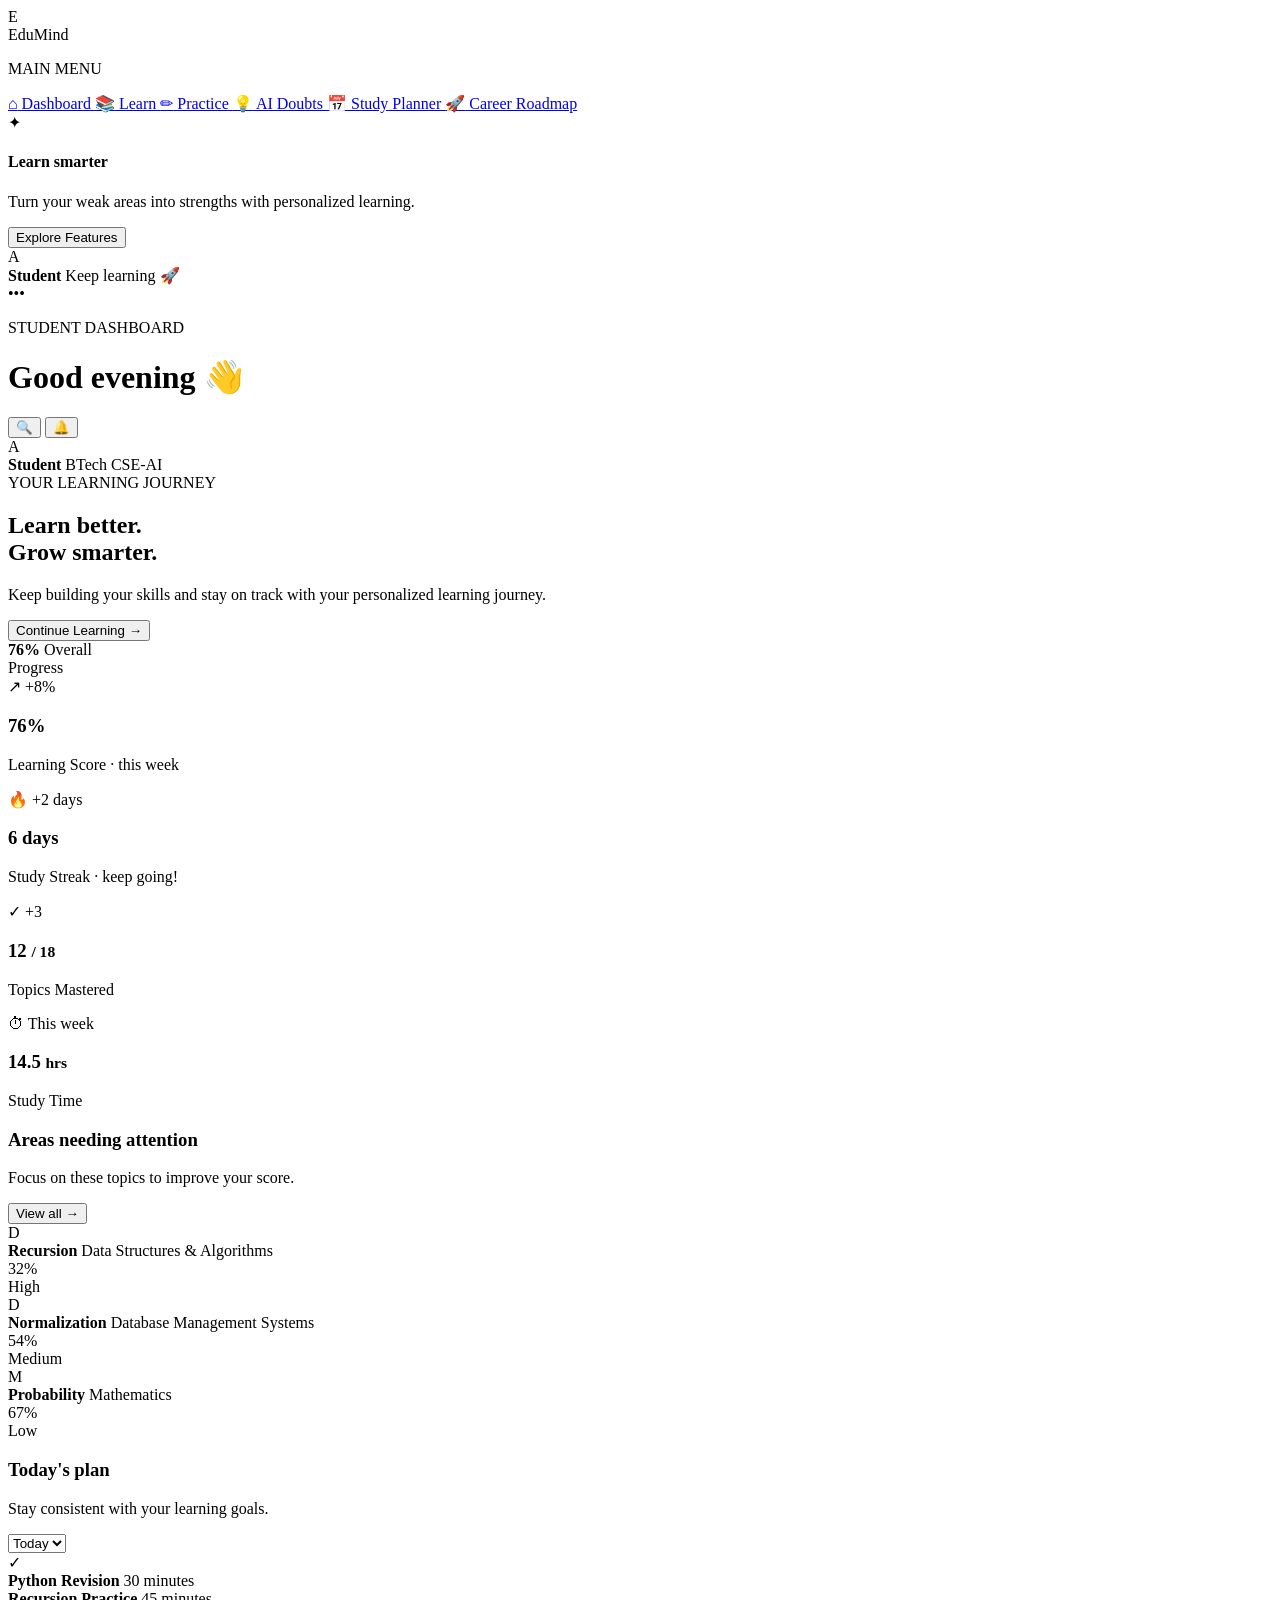
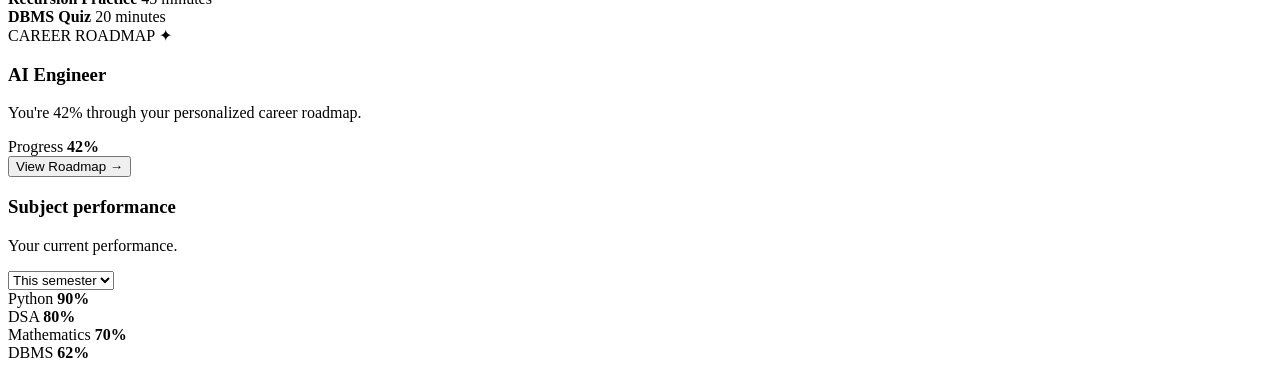
==== index.html @ 89b7f0db "Add files via upload" ====
<!DOCTYPE html>
<html lang="en">

<head>
    <meta charset="UTF-8">
    <meta name="viewport" content="width=device-width, initial-scale=1.0">

    <title>EduMind | Dashboard</title>

    <!-- Google Font -->
    <link rel="preconnect" href="https://fonts.googleapis.com">
    <link rel="preconnect" href="https://fonts.gstatic.com" crossorigin>
    <link href="https://fonts.googleapis.com/css2?family=Inter:wght@400;500;600;700;800&display=swap" rel="stylesheet">

    <!-- CSS -->
    <link rel="stylesheet" href="css/style.css">
</head>

<body>

<div class="app">

    <!-- ================= SIDEBAR ================= -->

    <aside class="sidebar">

        <!-- Logo -->
        <div class="logo">
            <div class="logo-icon">E</div>
            <span>EduMind</span>
        </div>


        <!-- Navigation -->
        <div class="nav-section">

            <p class="nav-title">MAIN MENU</p>

            <a href="index.html" class="nav-item active">
                <span>⌂</span>
                Dashboard
            </a>

            <a href="learn.html" class="nav-item">
                <span>📚</span>
                Learn
            </a>

            <a href="practice.html" class="nav-item">
                <span>✏</span>
                Practice
            </a>

            <a href="doubts.html" class="nav-item">
                <span>💡</span>
                AI Doubts
            </a>

            <a href="planner.html" class="nav-item">
                <span>📅</span>
                Study Planner
            </a>

            <a href="career.html" class="nav-item">
                <span>🚀</span>
                Career Roadmap
            </a>

        </div>


        <!-- Bottom Sidebar -->
        <div>

            <div class="upgrade-card">

                <div class="upgrade-icon">
                    ✦
                </div>

                <h4>Learn smarter</h4>

                <p>
                    Turn your weak areas into strengths with personalized learning.
                </p>

                <button>
                    Explore Features
                </button>

            </div>


            <div class="user-mini">

                <div class="avatar">
                    A
                </div>

                <div>
                    <strong>Student</strong>
                    <span>Keep learning 🚀</span>
                </div>

                <span class="more">•••</span>

            </div>

        </div>

    </aside>



    <!-- ================= MAIN ================= -->

    <main class="main">

        <!-- ================= TOPBAR ================= -->

        <header class="topbar">

            <div>

                <p class="welcome-small">
                    STUDENT DASHBOARD
                </p>

                <h1>
                    Good evening 👋
                </h1>

            </div>


            <div class="top-actions">

                <button class="icon-button">
                    🔍
                </button>

                <button class="icon-button notification">
                    🔔
                    <span></span>
                </button>


                <div class="profile">

                    <div class="avatar">
                        A
                    </div>

                    <div>
                        <strong>Student</strong>
                        <span>BTech CSE-AI</span>
                    </div>

                </div>

            </div>

        </header>



        <!-- ================= DASHBOARD ================= -->

        <div class="dashboard">


            <!-- ================= HERO ================= -->

            <section class="hero-card">

                <div class="hero-content">

                    <span class="hero-label">
                        YOUR LEARNING JOURNEY
                    </span>

                    <h2>
                        Learn better.<br>
                        <span>Grow smarter.</span>
                    </h2>

                    <p>
                        Keep building your skills and stay on track
                        with your personalized learning journey.
                    </p>

                    <button class="primary-btn">
                        Continue Learning →
                    </button>

                </div>


                <div class="hero-visual">

                    <div class="progress-ring">

                        <div>
                            <strong>76%</strong>
                            <span>Overall<br>Progress</span>
                        </div>

                    </div>

                </div>

            </section>



            <!-- ================= STATS ================= -->

            <section class="stats-grid">


                <!-- Learning Score -->
                <div class="stat-card">

                    <div class="stat-top">

                        <span class="stat-icon purple">
                            ↗
                        </span>

                        <span>
                            +8%
                        </span>

                    </div>

                    <h3>
                        76%
                    </h3>

                    <p class="positive">
                        Learning Score
                        <span> · this week</span>
                    </p>

                </div>


                <!-- Study Streak -->
                <div class="stat-card">

                    <div class="stat-top">

                        <span class="stat-icon orange">
                            🔥
                        </span>

                        <span>
                            +2 days
                        </span>

                    </div>

                    <h3>
                        6 days
                    </h3>

                    <p>
                        Study Streak
                        <span> · keep going!</span>
                    </p>

                </div>


                <!-- Topics -->
                <div class="stat-card">

                    <div class="stat-top">

                        <span class="stat-icon green">
                            ✓
                        </span>

                        <span>
                            +3
                        </span>

                    </div>

                    <h3>
                        12 <small>/ 18</small>
                    </h3>

                    <p>
                        Topics Mastered
                    </p>

                </div>


                <!-- Study Time -->
                <div class="stat-card">

                    <div class="stat-top">

                        <span class="stat-icon blue">
                            ⏱
                        </span>

                        <span>
                            This week
                        </span>

                    </div>

                    <h3>
                        14.5 <small>hrs</small>
                    </h3>

                    <p>
                        Study Time
                    </p>

                </div>

            </section>



            <!-- ================= MAIN GRID ================= -->

            <section class="content-grid">


                <!-- ================= LEFT COLUMN ================= -->

                <div>


                    <!-- WEAK AREAS -->

                    <div class="panel">

                        <div class="panel-header">

                            <div>

                                <h3>
                                    Areas needing attention
                                </h3>

                                <p>
                                    Focus on these topics to improve your score.
                                </p>

                            </div>

                            <button class="text-btn">
                                View all →
                            </button>

                        </div>


                        <!-- Recursion -->

                        <div class="weak-item">

                            <div class="subject-icon red">
                                D
                            </div>

                            <div class="weak-info">

                                <strong>
                                    Recursion
                                </strong>

                                <span>
                                    Data Structures & Algorithms
                                </span>

                            </div>


                            <div class="weak-progress">

                                <div class="progress-bar">
                                    <div style="width:32%;"></div>
                                </div>

                                <span>
                                    32%
                                </span>

                            </div>


                            <span class="priority high">
                                High
                            </span>

                        </div>



                        <!-- Normalization -->

                        <div class="weak-item">

                            <div class="subject-icon orange">
                                D
                            </div>

                            <div class="weak-info">

                                <strong>
                                    Normalization
                                </strong>

                                <span>
                                    Database Management Systems
                                </span>

                            </div>


                            <div class="weak-progress">

                                <div class="progress-bar">
                                    <div style="width:54%;"></div>
                                </div>

                                <span>
                                    54%
                                </span>

                            </div>


                            <span class="priority medium">
                                Medium
                            </span>

                        </div>



                        <!-- Probability -->

                        <div class="weak-item">

                            <div class="subject-icon yellow">
                                M
                            </div>

                            <div class="weak-info">

                                <strong>
                                    Probability
                                </strong>

                                <span>
                                    Mathematics
                                </span>

                            </div>


                            <div class="weak-progress">

                                <div class="progress-bar">
                                    <div style="width:67%;"></div>
                                </div>

                                <span>
                                    67%
                                </span>

                            </div>


                            <span class="priority low">
                                Low
                            </span>

                        </div>

                    </div>



                    <!-- TODAY'S PLAN -->

                    <div class="panel" style="margin-top:18px;">

                        <div class="panel-header">

                            <div>

                                <h3>
                                    Today's plan
                                </h3>

                                <p>
                                    Stay consistent with your learning goals.
                                </p>

                            </div>

                            <select>
                                <option>Today</option>
                            </select>

                        </div>


                        <!-- Task 1 -->

                        <div class="task completed">

                            <div class="check">
                                ✓
                            </div>

                            <div>

                                <strong>
                                    Python Revision
                                </strong>

                                <span>
                                    30 minutes
                                </span>

                            </div>

                        </div>


                        <!-- Task 2 -->

                        <div class="task">

                            <div class="check"></div>

                            <div>

                                <strong>
                                    Recursion Practice
                                </strong>

                                <span>
                                    45 minutes
                                </span>

                            </div>

                        </div>


                        <!-- Task 3 -->

                        <div class="task">

                            <div class="check"></div>

                            <div>

                                <strong>
                                    DBMS Quiz
                                </strong>

                                <span>
                                    20 minutes
                                </span>

                            </div>

                        </div>

                    </div>

                </div>



                <!-- ================= RIGHT COLUMN ================= -->

                <div>


                    <!-- CAREER CARD -->

                    <div class="career-card">

                        <div class="career-header">

                            <span>
                                CAREER ROADMAP
                            </span>

                            <span>
                                ✦
                            </span>

                        </div>


                        <h3>
                            AI Engineer
                        </h3>

                        <p>
                            You're 42% through your personalized
                            career roadmap.
                        </p>


                        <div class="career-progress">

                            <div>

                                <span>
                                    Progress
                                </span>

                                <strong>
                                    42%
                                </strong>

                            </div>

                            <div class="large-bar">

                                <div style="width:42%;"></div>

                            </div>

                        </div>


                        <button>
                            View Roadmap →
                        </button>

                    </div>



                    <!-- SUBJECT PERFORMANCE -->

                    <div class="panel" style="margin-top:18px;">

                        <div class="panel-header">

                            <div>

                                <h3>
                                    Subject performance
                                </h3>

                                <p>
                                    Your current performance.
                                </p>

                            </div>

                            <select>
                                <option>This semester</option>
                            </select>

                        </div>


                        <div class="subject-bars">


                            <!-- Python -->

                            <div class="bar-item">

                                <div>

                                    <span>
                                        Python
                                    </span>

                                    <strong>
                                        90%
                                    </strong>

                                </div>

                                <div class="large-bar">
                                    <div style="width:90%;"></div>
                                </div>

                            </div>


                            <!-- DSA -->

                            <div class="bar-item">

                                <div>

                                    <span>
                                        DSA
                                    </span>

                                    <strong>
                                        80%
                                    </strong>

                                </div>

                                <div class="large-bar">
                                    <div style="width:80%;"></div>
                                </div>

                            </div>


                            <!-- Mathematics -->

                            <div class="bar-item">

                                <div>

                                    <span>
                                        Mathematics
                                    </span>

                                    <strong>
                                        70%
                                    </strong>

                                </div>

                                <div class="large-bar">
                                    <div style="width:70%;"></div>
                                </div>

                            </div>


                            <!-- DBMS -->

                            <div class="bar-item">

                                <div>

                                    <span>
                                        DBMS
                                    </span>

                                    <strong>
                                        62%
                                    </strong>

                                </div>

                                <div class="large-bar">
                                    <div style="width:62%;"></div>
                                </div>

                            </div>

                        </div>

                    </div>

                </div>

            </section>

        </div>

    </main>

</div>


<!-- JavaScript -->
<script src="js/script.js"></script>

</body>
</html>
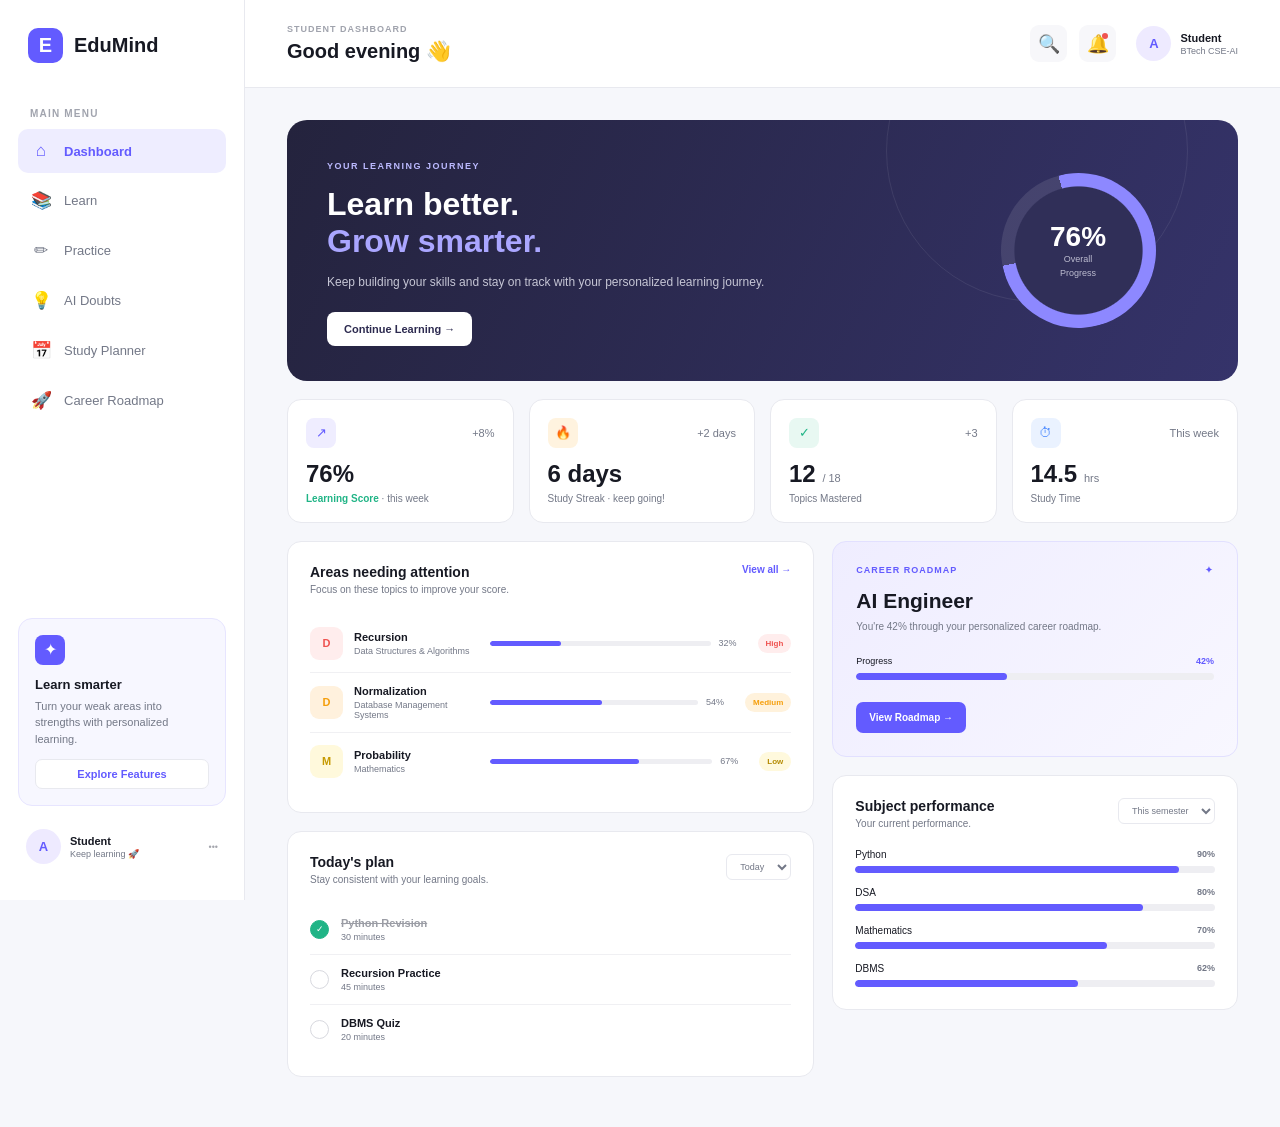
==== commit 18fc8f1c: "Add files via upload" ====
--- a/index.html
+++ b/index.html
@@ -13,7 +13,7 @@
     <link href="https://fonts.googleapis.com/css2?family=Inter:wght@400;500;600;700;800&display=swap" rel="stylesheet">
 
     <!-- CSS -->
-    <link rel="stylesheet" href="css/style.css">
+    <link rel="stylesheet" href="./style.css">
 </head>
 
 <body>
@@ -783,7 +783,7 @@
 
 
 <!-- JavaScript -->
-<script src="js/script.js"></script>
+<script src="./script.js"></script>
 
 </body>
 </html>
--- a/style.css
+++ b/style.css
@@ -0,0 +1,1098 @@
+* {
+    margin: 0;
+    padding: 0;
+    box-sizing: border-box;
+}
+
+:root {
+    --bg: #f6f7fb;
+    --white: #ffffff;
+    --text: #171923;
+    --muted: #737887;
+    --border: #e8e9ef;
+
+    --primary: #635bff;
+    --primary-light: #eeedff;
+
+    --green: #20b486;
+    --orange: #f59e0b;
+    --red: #ef5350;
+    --blue: #4f8cff;
+
+    --sidebar-width: 245px;
+}
+
+body {
+    font-family: "Inter", sans-serif;
+    background: var(--bg);
+    color: var(--text);
+}
+
+button,
+select {
+    font-family: inherit;
+}
+
+button {
+    cursor: pointer;
+    border: none;
+}
+
+/* ==============================
+   APP
+================================= */
+
+.app {
+    display: flex;
+    min-height: 100vh;
+}
+
+
+/* ==============================
+   SIDEBAR
+================================= */
+
+.sidebar {
+    width: var(--sidebar-width);
+    background: var(--white);
+    border-right: 1px solid var(--border);
+
+    padding: 28px 18px;
+
+    display: flex;
+    flex-direction: column;
+
+    position: fixed;
+    top: 0;
+    bottom: 0;
+    left: 0;
+}
+
+
+/* LOGO */
+
+.logo {
+    display: flex;
+    align-items: center;
+    gap: 11px;
+
+    padding: 0 10px;
+    margin-bottom: 45px;
+
+    font-size: 20px;
+    font-weight: 800;
+}
+
+.logo-icon {
+    width: 35px;
+    height: 35px;
+
+    display: flex;
+    align-items: center;
+    justify-content: center;
+
+    border-radius: 10px;
+
+    background: var(--primary);
+    color: white;
+
+    font-weight: 800;
+}
+
+
+/* NAVIGATION */
+
+.nav-section {
+    flex: 1;
+}
+
+.nav-title {
+    font-size: 10px;
+    font-weight: 700;
+
+    letter-spacing: 1.2px;
+
+    color: #a1a4ae;
+
+    margin: 0 12px 10px;
+}
+
+.nav-title.second {
+    margin-top: 30px;
+}
+
+
+.nav-item {
+    display: flex;
+    align-items: center;
+
+    gap: 13px;
+
+    padding: 12px 13px;
+    margin-bottom: 5px;
+
+    border-radius: 10px;
+
+    color: var(--muted);
+
+    text-decoration: none;
+
+    font-size: 13px;
+    font-weight: 500;
+
+    transition: 0.2s;
+}
+
+.nav-item span {
+    width: 20px;
+    text-align: center;
+    font-size: 17px;
+}
+
+.nav-item:hover {
+    background: #f5f5fa;
+    color: var(--text);
+}
+
+.nav-item.active {
+    background: var(--primary-light);
+    color: var(--primary);
+    font-weight: 600;
+}
+
+
+/* SIDEBAR BOTTOM */
+
+.upgrade-card {
+    background: #f7f7ff;
+
+    border: 1px solid #e7e5ff;
+
+    border-radius: 14px;
+
+    padding: 16px;
+
+    margin-bottom: 15px;
+}
+
+.upgrade-icon {
+    width: 30px;
+    height: 30px;
+
+    border-radius: 8px;
+
+    display: flex;
+    align-items: center;
+    justify-content: center;
+
+    background: var(--primary);
+    color: white;
+
+    margin-bottom: 12px;
+}
+
+.upgrade-card h4 {
+    font-size: 13px;
+    margin-bottom: 6px;
+}
+
+.upgrade-card p {
+    font-size: 11px;
+    line-height: 1.5;
+    color: var(--muted);
+    margin-bottom: 12px;
+}
+
+.upgrade-card button {
+    width: 100%;
+
+    padding: 8px;
+
+    border-radius: 7px;
+
+    background: white;
+    border: 1px solid var(--border);
+
+    color: var(--primary);
+
+    font-size: 11px;
+    font-weight: 600;
+}
+
+
+.user-mini {
+    display: flex;
+    align-items: center;
+    gap: 9px;
+
+    padding: 8px;
+}
+
+.avatar {
+    width: 35px;
+    height: 35px;
+
+    border-radius: 50%;
+
+    display: flex;
+    align-items: center;
+    justify-content: center;
+
+    background: #eeeaff;
+
+    color: var(--primary);
+
+    font-weight: 700;
+    font-size: 13px;
+}
+
+.user-mini div:nth-child(2) {
+    display: flex;
+    flex-direction: column;
+    gap: 2px;
+}
+
+.user-mini strong {
+    font-size: 11px;
+}
+
+.user-mini span {
+    font-size: 9px;
+    color: var(--muted);
+}
+
+.more {
+    margin-left: auto;
+    color: #a4a6ad !important;
+}
+
+
+/* ==============================
+   MAIN
+================================= */
+
+.main {
+    margin-left: var(--sidebar-width);
+
+    width: calc(100% - var(--sidebar-width));
+
+    min-height: 100vh;
+}
+
+
+/* ==============================
+   TOPBAR
+================================= */
+
+.topbar {
+    height: 88px;
+
+    padding: 0 42px;
+
+    background: var(--white);
+
+    border-bottom: 1px solid var(--border);
+
+    display: flex;
+    align-items: center;
+    justify-content: space-between;
+}
+
+.welcome-small {
+    font-size: 9px;
+    font-weight: 700;
+
+    letter-spacing: 1px;
+
+    color: #a0a3ad;
+
+    margin-bottom: 5px;
+}
+
+.topbar h1 {
+    font-size: 20px;
+    font-weight: 700;
+}
+
+
+.top-actions {
+    display: flex;
+    align-items: center;
+    gap: 12px;
+}
+
+.icon-button {
+    width: 37px;
+    height: 37px;
+
+    border-radius: 9px;
+
+    background: #f7f7fa;
+
+    color: #555967;
+
+    font-size: 18px;
+
+    position: relative;
+}
+
+.notification span {
+    width: 6px;
+    height: 6px;
+
+    border-radius: 50%;
+
+    background: var(--red);
+
+    position: absolute;
+    top: 8px;
+    right: 8px;
+}
+
+
+.profile {
+    display: flex;
+    align-items: center;
+    gap: 9px;
+
+    margin-left: 8px;
+}
+
+.profile div:nth-child(2) {
+    display: flex;
+    flex-direction: column;
+    gap: 2px;
+}
+
+.profile strong {
+    font-size: 11px;
+}
+
+.profile span {
+    font-size: 9px;
+    color: var(--muted);
+}
+
+
+/* ==============================
+   DASHBOARD
+================================= */
+
+.dashboard {
+    padding: 32px 42px 50px;
+}
+
+
+/* ==============================
+   HERO
+================================= */
+
+.hero-card {
+    min-height: 245px;
+
+    border-radius: 20px;
+
+    padding: 35px 40px;
+
+    background: linear-gradient(
+        115deg,
+        #24233d,
+        #35336a
+    );
+
+    color: white;
+
+    display: flex;
+    align-items: center;
+    justify-content: space-between;
+
+    overflow: hidden;
+
+    position: relative;
+}
+
+.hero-card::after {
+    content: "";
+
+    position: absolute;
+
+    width: 300px;
+    height: 300px;
+
+    border-radius: 50%;
+
+    border: 1px solid rgba(255,255,255,0.08);
+
+    right: 50px;
+    top: -120px;
+}
+
+.hero-content {
+    max-width: 550px;
+
+    position: relative;
+    z-index: 2;
+}
+
+.hero-label {
+    font-size: 9px;
+    letter-spacing: 1.5px;
+
+    color: #bcbaff;
+
+    font-weight: 700;
+}
+
+.hero-card h2 {
+    font-size: 32px;
+    line-height: 1.15;
+
+    margin: 13px 0;
+}
+
+.hero-card h2 span {
+    color: #aaa6ff;
+}
+
+.hero-card p {
+    max-width: 500px;
+
+    font-size: 12px;
+    line-height: 1.6;
+
+    color: #c6c6d5;
+
+    margin-bottom: 20px;
+}
+
+.primary-btn {
+    background: white;
+    color: #2d2b50;
+
+    padding: 11px 17px;
+
+    border-radius: 8px;
+
+    font-size: 11px;
+    font-weight: 700;
+
+    transition: 0.2s;
+}
+
+.primary-btn:hover {
+    transform: translateY(-1px);
+}
+
+
+/* PROGRESS RING */
+
+.hero-visual {
+    width: 240px;
+
+    display: flex;
+    justify-content: center;
+
+    position: relative;
+    z-index: 2;
+}
+
+.progress-ring {
+    width: 155px;
+    height: 155px;
+
+    border-radius: 50%;
+
+    background:
+        radial-gradient(
+            circle,
+            #302f58 58%,
+            transparent 59%
+        ),
+        conic-gradient(
+            #8d88ff 76%,
+            rgba(255,255,255,0.1) 0
+        );
+
+    display: flex;
+    align-items: center;
+    justify-content: center;
+
+    transform: rotate(-15deg);
+}
+
+.progress-ring > div {
+    transform: rotate(15deg);
+
+    display: flex;
+    flex-direction: column;
+    align-items: center;
+}
+
+.progress-ring strong {
+    font-size: 28px;
+}
+
+.progress-ring span {
+    font-size: 9px;
+    line-height: 1.5;
+
+    color: #bdbdd0;
+
+    text-align: center;
+}
+
+
+/* ==============================
+   STATS
+================================= */
+
+.stats-grid {
+    display: grid;
+
+    grid-template-columns: repeat(4, 1fr);
+
+    gap: 15px;
+
+    margin-top: 18px;
+}
+
+.stat-card {
+    background: white;
+
+    border: 1px solid var(--border);
+
+    border-radius: 14px;
+
+    padding: 18px;
+}
+
+.stat-top {
+    display: flex;
+    justify-content: space-between;
+    align-items: center;
+
+    color: var(--muted);
+
+    font-size: 11px;
+}
+
+.stat-icon {
+    width: 30px;
+    height: 30px;
+
+    border-radius: 8px;
+
+    display: flex;
+    align-items: center;
+    justify-content: center;
+
+    font-size: 13px;
+}
+
+.stat-icon.purple {
+    background: #efedff;
+    color: var(--primary);
+}
+
+.stat-icon.orange {
+    background: #fff3df;
+    color: var(--orange);
+}
+
+.stat-icon.green {
+    background: #e8f8f2;
+    color: var(--green);
+}
+
+.stat-icon.blue {
+    background: #eaf2ff;
+    color: var(--blue);
+}
+
+.stat-card h3 {
+    font-size: 24px;
+    margin: 12px 0 5px;
+}
+
+.stat-card h3 small {
+    font-size: 11px;
+    font-weight: 500;
+    color: var(--muted);
+}
+
+.stat-card p {
+    font-size: 10px;
+    color: var(--muted);
+}
+
+.stat-card p.positive {
+    color: var(--green);
+    font-weight: 600;
+}
+
+.stat-card p span {
+    color: var(--muted);
+    font-weight: 400;
+}
+
+
+/* ==============================
+   GRID
+================================= */
+
+.content-grid {
+    display: grid;
+
+    grid-template-columns: 1.3fr 1fr;
+
+    gap: 18px;
+
+    margin-top: 18px;
+}
+
+.panel {
+    background: white;
+
+    border: 1px solid var(--border);
+
+    border-radius: 14px;
+
+    padding: 22px;
+}
+
+.panel-header {
+    display: flex;
+    align-items: flex-start;
+    justify-content: space-between;
+
+    margin-bottom: 20px;
+}
+
+.panel-header h3 {
+    font-size: 14px;
+    margin-bottom: 4px;
+}
+
+.panel-header p {
+    font-size: 10px;
+    color: var(--muted);
+}
+
+.text-btn {
+    background: none;
+
+    color: var(--primary);
+
+    font-size: 10px;
+    font-weight: 600;
+}
+
+
+/* ==============================
+   WEAK AREAS
+================================= */
+
+.weak-item {
+    display: flex;
+    align-items: center;
+
+    gap: 11px;
+
+    padding: 12px 0;
+
+    border-bottom: 1px solid #f0f0f3;
+}
+
+.weak-item:last-child {
+    border-bottom: none;
+}
+
+.subject-icon {
+    width: 33px;
+    height: 33px;
+
+    border-radius: 9px;
+
+    display: flex;
+    align-items: center;
+    justify-content: center;
+
+    font-size: 11px;
+    font-weight: 700;
+}
+
+.subject-icon.red {
+    background: #ffeded;
+    color: var(--red);
+}
+
+.subject-icon.orange {
+    background: #fff1dd;
+    color: var(--orange);
+}
+
+.subject-icon.yellow {
+    background: #fff9dc;
+    color: #c69a00;
+}
+
+.weak-info {
+    width: 125px;
+
+    display: flex;
+    flex-direction: column;
+    gap: 3px;
+}
+
+.weak-info strong {
+    font-size: 11px;
+}
+
+.weak-info span {
+    font-size: 9px;
+    color: var(--muted);
+}
+
+.weak-progress {
+    flex: 1;
+
+    display: flex;
+    align-items: center;
+    gap: 8px;
+}
+
+.progress-bar {
+    height: 5px;
+
+    background: #eeeeF2;
+
+    border-radius: 10px;
+
+    flex: 1;
+
+    overflow: hidden;
+}
+
+.progress-bar div {
+    height: 100%;
+
+    border-radius: 10px;
+
+    background: var(--primary);
+}
+
+.weak-progress span {
+    font-size: 9px;
+    color: var(--muted);
+
+    width: 28px;
+}
+
+.priority {
+    padding: 5px 8px;
+
+    border-radius: 20px;
+
+    font-size: 8px;
+    font-weight: 600;
+}
+
+.priority.high {
+    background: #ffeded;
+    color: var(--red);
+}
+
+.priority.medium {
+    background: #fff2dc;
+    color: var(--orange);
+}
+
+.priority.low {
+    background: #fff9dd;
+    color: #b48a00;
+}
+
+
+/* ==============================
+   TASKS
+================================= */
+
+.task {
+    display: flex;
+    align-items: center;
+
+    gap: 12px;
+
+    padding: 12px 0;
+
+    border-bottom: 1px solid #f0f0f3;
+}
+
+.task:last-child {
+    border-bottom: none;
+}
+
+.check {
+    width: 19px;
+    height: 19px;
+
+    border-radius: 50%;
+
+    border: 1.5px solid #d8d9df;
+
+    display: flex;
+    align-items: center;
+    justify-content: center;
+
+    font-size: 9px;
+
+    flex-shrink: 0;
+}
+
+.task.completed .check {
+    background: var(--green);
+    border-color: var(--green);
+    color: white;
+}
+
+.task.completed strong {
+    text-decoration: line-through;
+    color: #9b9da5;
+}
+
+.task div:last-child {
+    display: flex;
+    flex-direction: column;
+    gap: 3px;
+}
+
+.task strong {
+    font-size: 11px;
+}
+
+.task span {
+    font-size: 9px;
+    color: var(--muted);
+}
+
+
+/* ==============================
+   BOTTOM
+================================= */
+
+.bottom-grid {
+    grid-template-columns: 1.3fr 1fr;
+}
+
+.panel select {
+    border: 1px solid var(--border);
+
+    background: white;
+
+    padding: 6px 9px;
+
+    border-radius: 6px;
+
+    font-size: 9px;
+
+    color: var(--muted);
+}
+
+
+/* SUBJECT BARS */
+
+.subject-bars {
+    display: flex;
+    flex-direction: column;
+    gap: 14px;
+}
+
+.bar-item > div:first-child {
+    display: flex;
+    justify-content: space-between;
+
+    margin-bottom: 6px;
+
+    font-size: 10px;
+}
+
+.bar-item strong {
+    color: var(--muted);
+    font-size: 9px;
+}
+
+.large-bar {
+    height: 7px;
+
+    background: #eeeef2;
+
+    border-radius: 10px;
+
+    overflow: hidden;
+}
+
+.large-bar div {
+    height: 100%;
+
+    background: var(--primary);
+
+    border-radius: 10px;
+}
+
+
+/* ==============================
+   CAREER CARD
+================================= */
+
+.career-card {
+    background: linear-gradient(
+        135deg,
+        #efedff,
+        #f8f7ff
+    );
+
+    border: 1px solid #e2e0ff;
+
+    border-radius: 14px;
+
+    padding: 23px;
+}
+
+.career-header {
+    display: flex;
+    justify-content: space-between;
+
+    color: var(--primary);
+
+    font-size: 9px;
+    font-weight: 700;
+
+    letter-spacing: 1px;
+}
+
+.career-card h3 {
+    font-size: 21px;
+
+    margin: 14px 0 6px;
+}
+
+.career-card > p {
+    font-size: 10px;
+    color: var(--muted);
+
+    line-height: 1.5;
+
+    margin-bottom: 22px;
+}
+
+.career-progress > div:first-child {
+    display: flex;
+    justify-content: space-between;
+
+    font-size: 9px;
+
+    margin-bottom: 7px;
+}
+
+.career-progress strong {
+    color: var(--primary);
+}
+
+.career-card button {
+    margin-top: 22px;
+
+    padding: 10px 13px;
+
+    border-radius: 7px;
+
+    background: var(--primary);
+
+    color: white;
+
+    font-size: 10px;
+    font-weight: 600;
+}
+
+
+/* ==============================
+   RESPONSIVE
+================================= */
+
+@media (max-width: 1100px) {
+
+    .stats-grid {
+        grid-template-columns: repeat(2, 1fr);
+    }
+
+    .content-grid {
+        grid-template-columns: 1fr;
+    }
+
+}
+
+
+@media (max-width: 800px) {
+
+    .sidebar {
+        width: 70px;
+        padding: 20px 10px;
+    }
+
+    .logo span,
+    .nav-item:not(.active)::after,
+    .nav-item {
+        font-size: 0;
+    }
+
+    .nav-item span {
+        font-size: 17px;
+    }
+
+    .nav-title,
+    .upgrade-card,
+    .user-mini div:nth-child(2),
+    .more {
+        display: none;
+    }
+
+    .main {
+        margin-left: 70px;
+        width: calc(100% - 70px);
+    }
+
+    .topbar,
+    .dashboard {
+        padding-left: 20px;
+        padding-right: 20px;
+    }
+
+}
+
+
+@media (max-width: 550px) {
+
+    .stats-grid {
+        grid-template-columns: 1fr;
+    }
+
+    .hero-card {
+        padding: 25px;
+    }
+
+    .hero-visual {
+        display: none;
+    }
+
+    .profile div:nth-child(2) {
+        display: none;
+    }
+
+    .weak-progress {
+        display: none;
+    }
+
+    .priority {
+        display: none;
+    }
+
+}
